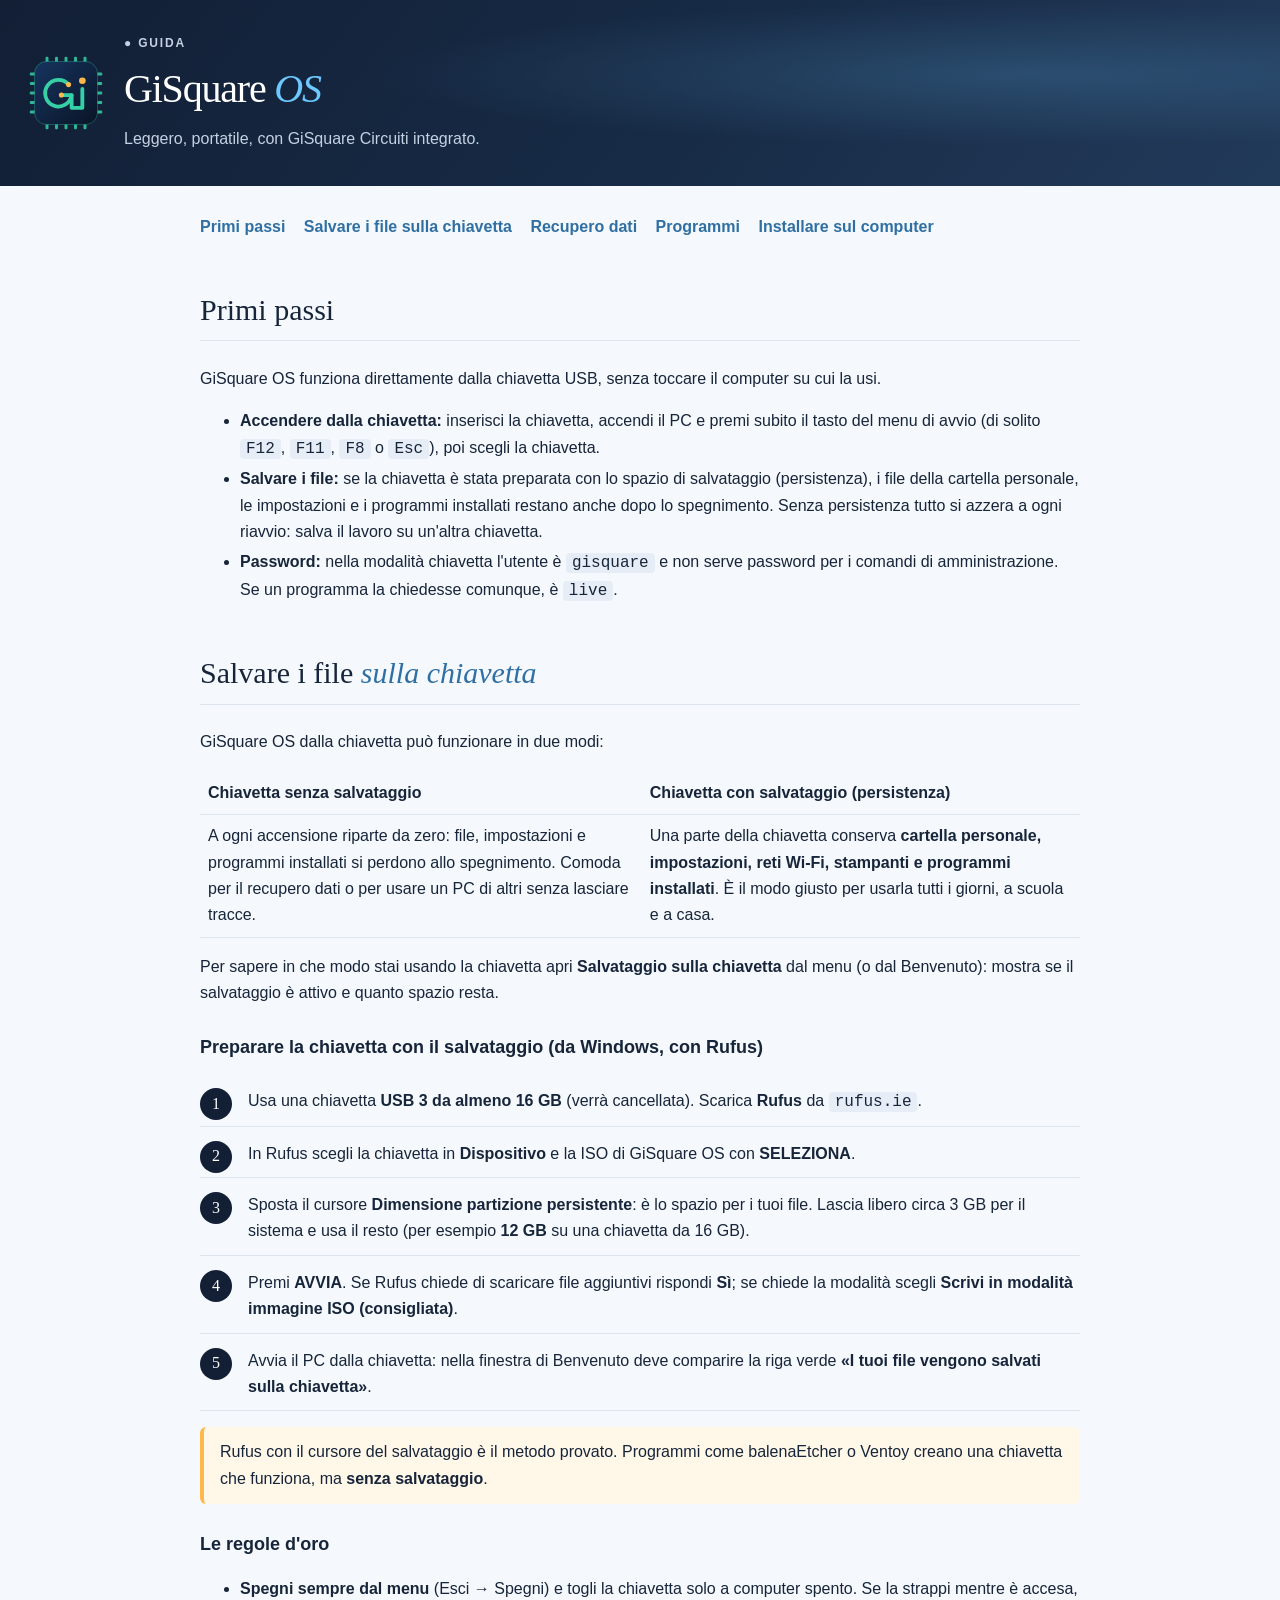
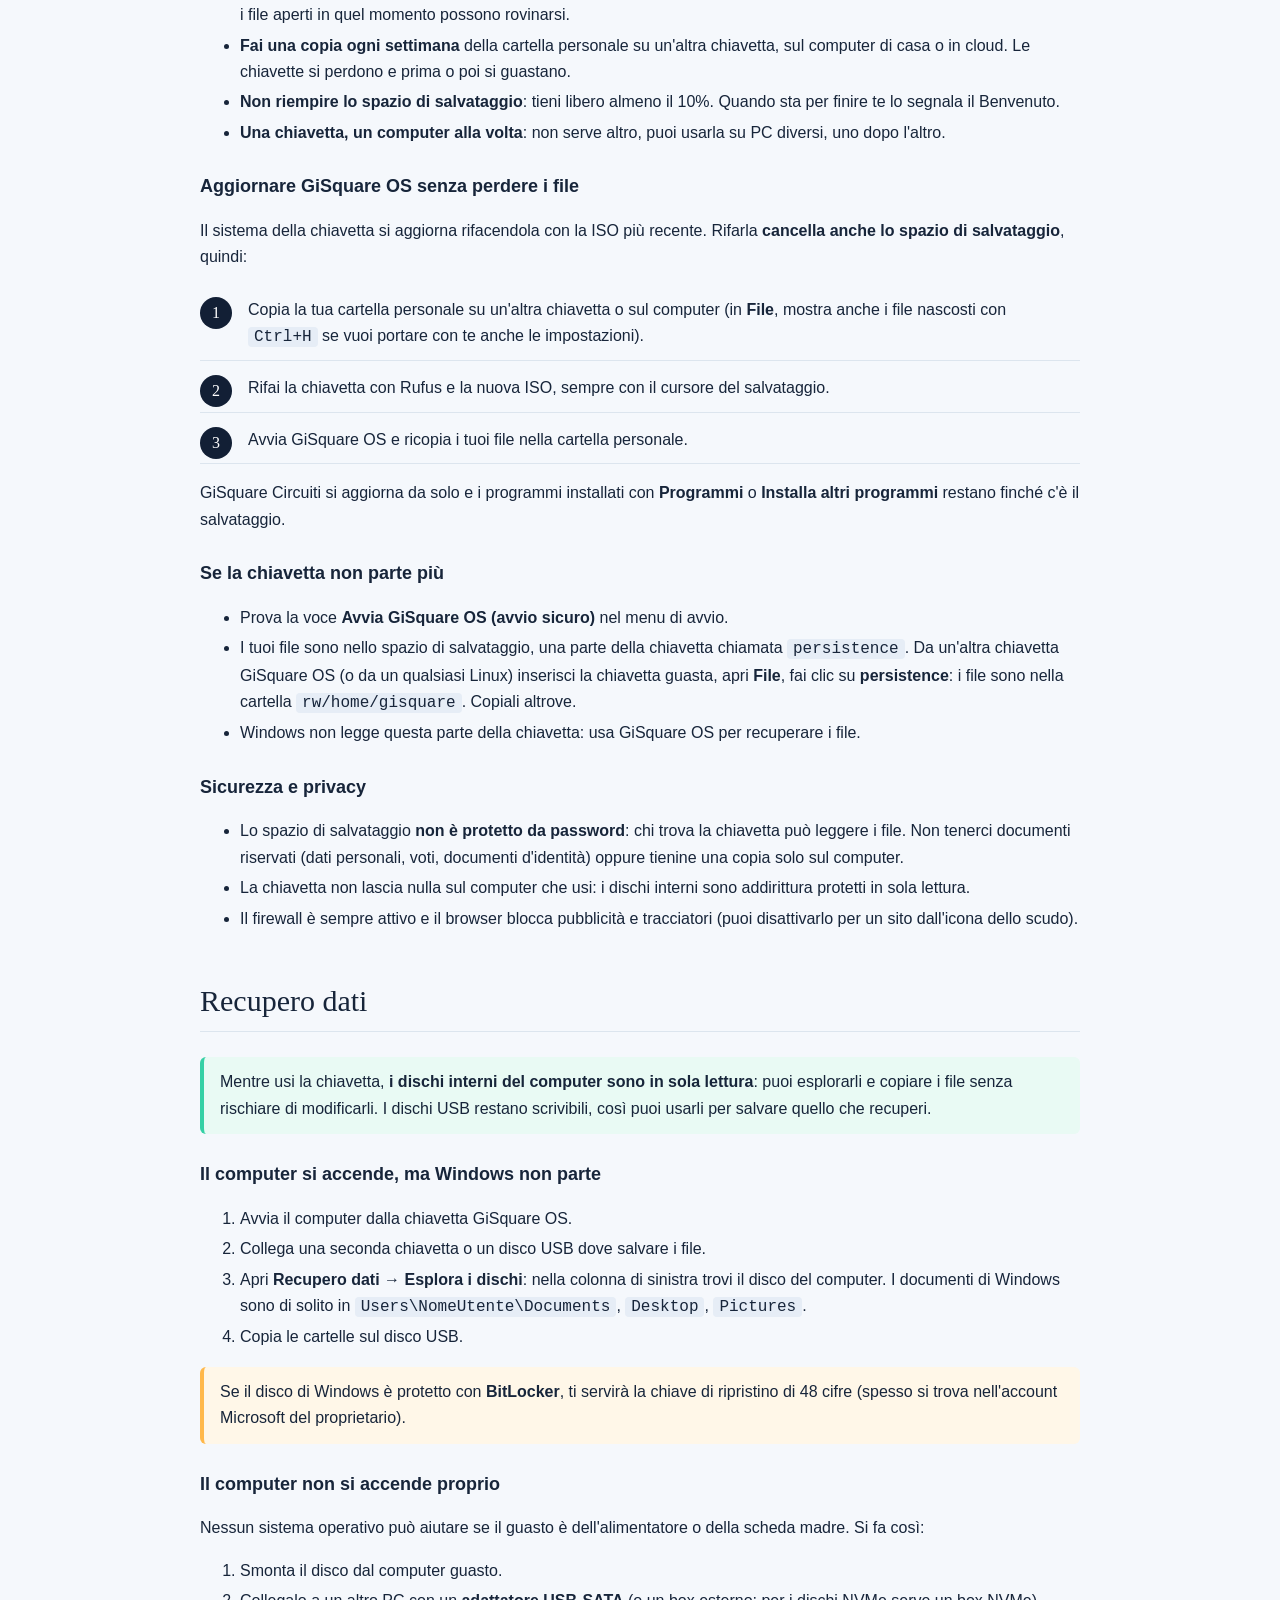
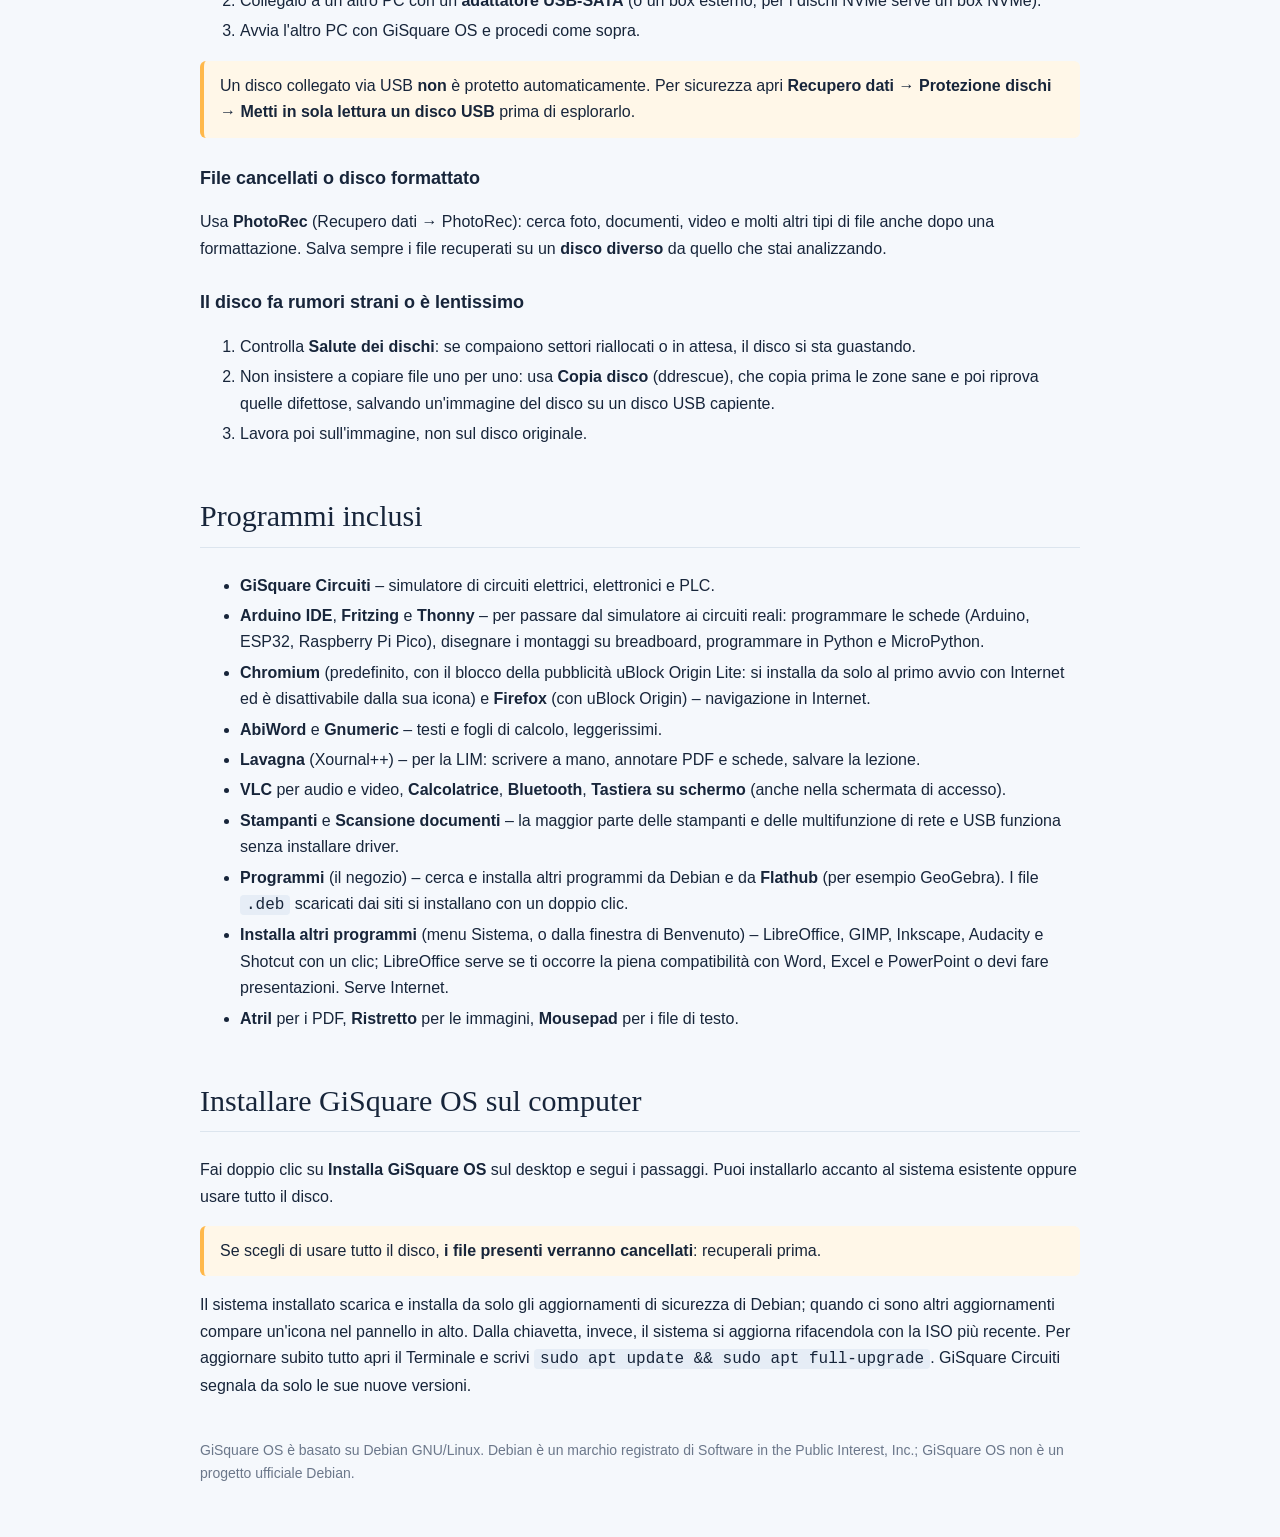
==== config/includes.chroot/usr/share/gisquare-os/guida.html @ df56f478 "GiSquare OS 1.0 Sistema operativo leggero e portatile basato su Debian 13, con GiSquare Circuiti int" ====
<!DOCTYPE html>
<html lang="it">
<head>
<meta charset="utf-8">
<meta name="viewport" content="width=device-width, initial-scale=1">
<title>Guida di GiSquare OS</title>
<style>
  :root { --notte:#121f35; --notte2:#172b46; --notte3:#223a5a; --azzurro:#6dc8ff; --azzurro-chiaro:#b7e7ff;
          --inchiostro:#17253a; --tenue:#64738a; --carta:#f5f8fc; --linea:#dce5ee; --verde:#35d0a5; --ambra:#ffb84a; }
  body { margin:0; font-family:Inter,"Open Sans",sans-serif; color:var(--inchiostro); background:var(--carta); line-height:1.65; font-size:16px; }
  header { background:radial-gradient(ellipse at 80% 40%,rgba(109,200,255,.18),transparent 45%),
                      linear-gradient(128deg,var(--notte) 0%,var(--notte2) 55%,var(--notte3) 100%);
           color:#fff; padding:34px 28px; display:flex; gap:20px; align-items:center; }
  header img { width:76px; height:76px; }
  header .occhiello { color:#c5d1e3; font-size:12px; font-weight:600; letter-spacing:.15em; text-transform:uppercase; }
  header h1 { margin:2px 0 0; font-family:"Noto Serif",Georgia,serif; font-weight:400; font-size:40px; letter-spacing:-.03em; }
  header h1 em { color:var(--azzurro); }
  header p { margin:4px 0 0; color:#c5d1e2; }
  main { max-width:880px; margin:0 auto; padding:8px 26px 48px; }
  h2 { font-family:"Noto Serif",Georgia,serif; font-weight:400; font-size:30px; color:var(--inchiostro);
       border-bottom:1px solid var(--linea); padding-bottom:6px; margin-top:44px; }
  h2 em { color:#2f6fa3; }
  h3 { margin:26px 0 6px; font-size:18px; }
  .nota { background:#fff7e8; border-left:4px solid var(--ambra); padding:12px 16px; border-radius:6px; }
  .ok { background:#e9faf4; border-left:4px solid var(--verde); padding:12px 16px; border-radius:6px; }
  .passi { counter-reset:passo; list-style:none; padding-left:0; }
  .passi li { counter-increment:passo; position:relative; padding:10px 0 10px 48px; border-bottom:1px solid var(--linea); }
  .passi li::before { content:counter(passo); position:absolute; left:0; top:10px; width:32px; height:32px; border-radius:50%;
                      background:var(--notte); color:#fff; font-family:"Noto Serif",serif; display:flex; align-items:center; justify-content:center; }
  code { background:#e6edf6; padding:1px 6px; border-radius:4px; }
  nav { margin-top:12px; } nav a { display:inline-block; margin:8px 14px 0 0; color:#2f6fa3; font-weight:600; text-decoration:none; }
  nav a:hover { text-decoration:underline; }
  table { border-collapse:collapse; width:100%; margin:10px 0; } td, th { border-bottom:1px solid var(--linea); padding:8px; text-align:left; vertical-align:top; }
  li { margin:4px 0; }
</style>
</head>
<body>
<header>
  <img src="logo.svg" alt="">
  <div><div class="occhiello">● Guida</div><h1>GiSquare <em>OS</em></h1><p>Leggero, portatile, con GiSquare Circuiti integrato.</p></div>
</header>
<main>
<nav>
  <a href="#inizio">Primi passi</a>
  <a href="#chiavetta">Salvare i file sulla chiavetta</a>
  <a href="#recupero">Recupero dati</a>
  <a href="#programmi">Programmi</a>
  <a href="#installare">Installare sul computer</a>
</nav>

<h2 id="inizio">Primi passi</h2>
<p>GiSquare OS funziona direttamente dalla chiavetta USB, senza toccare il computer su cui la usi.</p>
<ul>
  <li><b>Accendere dalla chiavetta:</b> inserisci la chiavetta, accendi il PC e premi subito il tasto del menu di avvio
      (di solito <code>F12</code>, <code>F11</code>, <code>F8</code> o <code>Esc</code>), poi scegli la chiavetta.</li>
  <li><b>Salvare i file:</b> se la chiavetta è stata preparata con lo spazio di salvataggio (persistenza), i file
      della cartella personale, le impostazioni e i programmi installati restano anche dopo lo spegnimento.
      Senza persistenza tutto si azzera a ogni riavvio: salva il lavoro su un'altra chiavetta.</li>
  <li><b>Password:</b> nella modalità chiavetta l'utente è <code>gisquare</code> e non serve password per i comandi di amministrazione.
      Se un programma la chiedesse comunque, è <code>live</code>.</li>
</ul>

<h2 id="chiavetta">Salvare i file <em>sulla chiavetta</em></h2>
<p>GiSquare OS dalla chiavetta può funzionare in due modi:</p>
<table>
  <tr><th>Chiavetta senza salvataggio</th><th>Chiavetta con salvataggio (persistenza)</th></tr>
  <tr><td>A ogni accensione riparte da zero: file, impostazioni e programmi installati si perdono allo spegnimento.
          Comoda per il recupero dati o per usare un PC di altri senza lasciare tracce.</td>
      <td>Una parte della chiavetta conserva <b>cartella personale, impostazioni, reti Wi-Fi, stampanti e programmi installati</b>.
          È il modo giusto per usarla tutti i giorni, a scuola e a casa.</td></tr>
</table>
<p>Per sapere in che modo stai usando la chiavetta apri <b>Salvataggio sulla chiavetta</b> dal menu (o dal Benvenuto):
mostra se il salvataggio è attivo e quanto spazio resta.</p>

<h3>Preparare la chiavetta con il salvataggio (da Windows, con Rufus)</h3>
<ol class="passi">
  <li>Usa una chiavetta <b>USB 3 da almeno 16 GB</b> (verrà cancellata). Scarica <b>Rufus</b> da <code>rufus.ie</code>.</li>
  <li>In Rufus scegli la chiavetta in <b>Dispositivo</b> e la ISO di GiSquare OS con <b>SELEZIONA</b>.</li>
  <li>Sposta il cursore <b>Dimensione partizione persistente</b>: è lo spazio per i tuoi file. Lascia libero circa
      3 GB per il sistema e usa il resto (per esempio <b>12 GB</b> su una chiavetta da 16 GB).</li>
  <li>Premi <b>AVVIA</b>. Se Rufus chiede di scaricare file aggiuntivi rispondi <b>Sì</b>; se chiede la modalità scegli
      <b>Scrivi in modalità immagine ISO (consigliata)</b>.</li>
  <li>Avvia il PC dalla chiavetta: nella finestra di Benvenuto deve comparire la riga verde
      <b>«I tuoi file vengono salvati sulla chiavetta»</b>.</li>
</ol>
<p class="nota">Rufus con il cursore del salvataggio è il metodo provato. Programmi come balenaEtcher o Ventoy creano
una chiavetta che funziona, ma <b>senza salvataggio</b>.</p>

<h3>Le regole d'oro</h3>
<ul>
  <li><b>Spegni sempre dal menu</b> (Esci → Spegni) e togli la chiavetta solo a computer spento. Se la strappi mentre è accesa,
      i file aperti in quel momento possono rovinarsi.</li>
  <li><b>Fai una copia ogni settimana</b> della cartella personale su un'altra chiavetta, sul computer di casa o in cloud.
      Le chiavette si perdono e prima o poi si guastano.</li>
  <li><b>Non riempire lo spazio di salvataggio</b>: tieni libero almeno il 10%. Quando sta per finire te lo segnala il Benvenuto.</li>
  <li><b>Una chiavetta, un computer alla volta</b>: non serve altro, puoi usarla su PC diversi, uno dopo l'altro.</li>
</ul>

<h3 id="aggiornare">Aggiornare GiSquare OS senza perdere i file</h3>
<p>Il sistema della chiavetta si aggiorna rifacendola con la ISO più recente. Rifarla <b>cancella anche lo spazio di salvataggio</b>, quindi:</p>
<ol class="passi">
  <li>Copia la tua cartella personale su un'altra chiavetta o sul computer (in <b>File</b>, mostra anche i file nascosti
      con <code>Ctrl+H</code> se vuoi portare con te anche le impostazioni).</li>
  <li>Rifai la chiavetta con Rufus e la nuova ISO, sempre con il cursore del salvataggio.</li>
  <li>Avvia GiSquare OS e ricopia i tuoi file nella cartella personale.</li>
</ol>
<p>GiSquare Circuiti si aggiorna da solo e i programmi installati con <b>Programmi</b> o <b>Installa altri programmi</b>
restano finché c'è il salvataggio.</p>

<h3>Se la chiavetta non parte più</h3>
<ul>
  <li>Prova la voce <b>Avvia GiSquare OS (avvio sicuro)</b> nel menu di avvio.</li>
  <li>I tuoi file sono nello spazio di salvataggio, una parte della chiavetta chiamata <code>persistence</code>.
      Da un'altra chiavetta GiSquare OS (o da un qualsiasi Linux) inserisci la chiavetta guasta, apri <b>File</b>,
      fai clic su <b>persistence</b>: i file sono nella cartella <code>rw/home/gisquare</code>. Copiali altrove.</li>
  <li>Windows non legge questa parte della chiavetta: usa GiSquare OS per recuperare i file.</li>
</ul>

<h3>Sicurezza e privacy</h3>
<ul>
  <li>Lo spazio di salvataggio <b>non è protetto da password</b>: chi trova la chiavetta può leggere i file. Non tenerci
      documenti riservati (dati personali, voti, documenti d'identità) oppure tienine una copia solo sul computer.</li>
  <li>La chiavetta non lascia nulla sul computer che usi: i dischi interni sono addirittura protetti in sola lettura.</li>
  <li>Il firewall è sempre attivo e il browser blocca pubblicità e tracciatori (puoi disattivarlo per un sito dall'icona dello scudo).</li>
</ul>

<h2 id="recupero">Recupero dati</h2>
<div class="ok">Mentre usi la chiavetta, <b>i dischi interni del computer sono in sola lettura</b>: puoi esplorarli e copiare i file
senza rischiare di modificarli. I dischi USB restano scrivibili, così puoi usarli per salvare quello che recuperi.</div>

<h3>Il computer si accende, ma Windows non parte</h3>
<ol>
  <li>Avvia il computer dalla chiavetta GiSquare OS.</li>
  <li>Collega una seconda chiavetta o un disco USB dove salvare i file.</li>
  <li>Apri <b>Recupero dati → Esplora i dischi</b>: nella colonna di sinistra trovi il disco del computer.
      I documenti di Windows sono di solito in <code>Users\NomeUtente\Documents</code>, <code>Desktop</code>, <code>Pictures</code>.</li>
  <li>Copia le cartelle sul disco USB.</li>
</ol>
<p class="nota">Se il disco di Windows è protetto con <b>BitLocker</b>, ti servirà la chiave di ripristino di 48 cifre
(spesso si trova nell'account Microsoft del proprietario).</p>

<h3>Il computer non si accende proprio</h3>
<p>Nessun sistema operativo può aiutare se il guasto è dell'alimentatore o della scheda madre. Si fa così:</p>
<ol>
  <li>Smonta il disco dal computer guasto.</li>
  <li>Collegalo a un altro PC con un <b>adattatore USB-SATA</b> (o un box esterno; per i dischi NVMe serve un box NVMe).</li>
  <li>Avvia l'altro PC con GiSquare OS e procedi come sopra.</li>
</ol>
<p class="nota">Un disco collegato via USB <b>non</b> è protetto automaticamente. Per sicurezza apri
<b>Recupero dati → Protezione dischi → Metti in sola lettura un disco USB</b> prima di esplorarlo.</p>

<h3>File cancellati o disco formattato</h3>
<p>Usa <b>PhotoRec</b> (Recupero dati → PhotoRec): cerca foto, documenti, video e molti altri tipi di file anche
dopo una formattazione. Salva sempre i file recuperati su un <b>disco diverso</b> da quello che stai analizzando.</p>

<h3>Il disco fa rumori strani o è lentissimo</h3>
<ol>
  <li>Controlla <b>Salute dei dischi</b>: se compaiono settori riallocati o in attesa, il disco si sta guastando.</li>
  <li>Non insistere a copiare file uno per uno: usa <b>Copia disco</b> (ddrescue), che copia prima le zone sane
      e poi riprova quelle difettose, salvando un'immagine del disco su un disco USB capiente.</li>
  <li>Lavora poi sull'immagine, non sul disco originale.</li>
</ol>

<h2 id="programmi">Programmi inclusi</h2>
<ul>
  <li><b>GiSquare Circuiti</b> – simulatore di circuiti elettrici, elettronici e PLC.</li>
  <li><b>Arduino IDE</b>, <b>Fritzing</b> e <b>Thonny</b> – per passare dal simulatore ai circuiti reali: programmare le schede (Arduino, ESP32, Raspberry Pi Pico), disegnare i montaggi su breadboard, programmare in Python e MicroPython.</li>
  <li><b>Chromium</b> (predefinito, con il blocco della pubblicità uBlock Origin Lite: si installa da solo al primo avvio con Internet ed è disattivabile dalla sua icona) e <b>Firefox</b> (con uBlock Origin) – navigazione in Internet.</li>
  <li><b>AbiWord</b> e <b>Gnumeric</b> – testi e fogli di calcolo, leggerissimi.</li>
  <li><b>Lavagna</b> (Xournal++) – per la LIM: scrivere a mano, annotare PDF e schede, salvare la lezione.</li>
  <li><b>VLC</b> per audio e video, <b>Calcolatrice</b>, <b>Bluetooth</b>, <b>Tastiera su schermo</b> (anche nella schermata di accesso).</li>
  <li><b>Stampanti</b> e <b>Scansione documenti</b> – la maggior parte delle stampanti e delle multifunzione di rete e USB funziona senza installare driver.</li>
  <li><b>Programmi</b> (il negozio) – cerca e installa altri programmi da Debian e da <b>Flathub</b> (per esempio GeoGebra). I file <code>.deb</code> scaricati dai siti si installano con un doppio clic.</li>
  <li><b>Installa altri programmi</b> (menu Sistema, o dalla finestra di Benvenuto) – LibreOffice, GIMP, Inkscape, Audacity e Shotcut con un clic; LibreOffice serve se ti occorre la piena compatibilità con Word, Excel e PowerPoint
      o devi fare presentazioni. Serve Internet.</li>
  <li><b>Atril</b> per i PDF, <b>Ristretto</b> per le immagini, <b>Mousepad</b> per i file di testo.</li>
</ul>

<h2 id="installare">Installare GiSquare OS sul computer</h2>
<p>Fai doppio clic su <b>Installa GiSquare OS</b> sul desktop e segui i passaggi.
Puoi installarlo accanto al sistema esistente oppure usare tutto il disco.</p>
<p class="nota">Se scegli di usare tutto il disco, <b>i file presenti verranno cancellati</b>: recuperali prima.</p>
<p>Il sistema installato scarica e installa da solo gli aggiornamenti di sicurezza di Debian; quando ci sono altri aggiornamenti compare un'icona nel pannello in alto. Dalla chiavetta, invece, il sistema si aggiorna rifacendola con la ISO più recente. Per aggiornare subito tutto apri il Terminale e scrivi <code>sudo apt update &amp;&amp; sudo apt full-upgrade</code>. GiSquare Circuiti segnala da solo le sue nuove versioni.</p>

<p style="margin-top:40px;color:#6b778a;font-size:14px">GiSquare OS è basato su Debian GNU/Linux. Debian è un marchio registrato
di Software in the Public Interest, Inc.; GiSquare OS non è un progetto ufficiale Debian.</p>
</main>
</body>
</html>
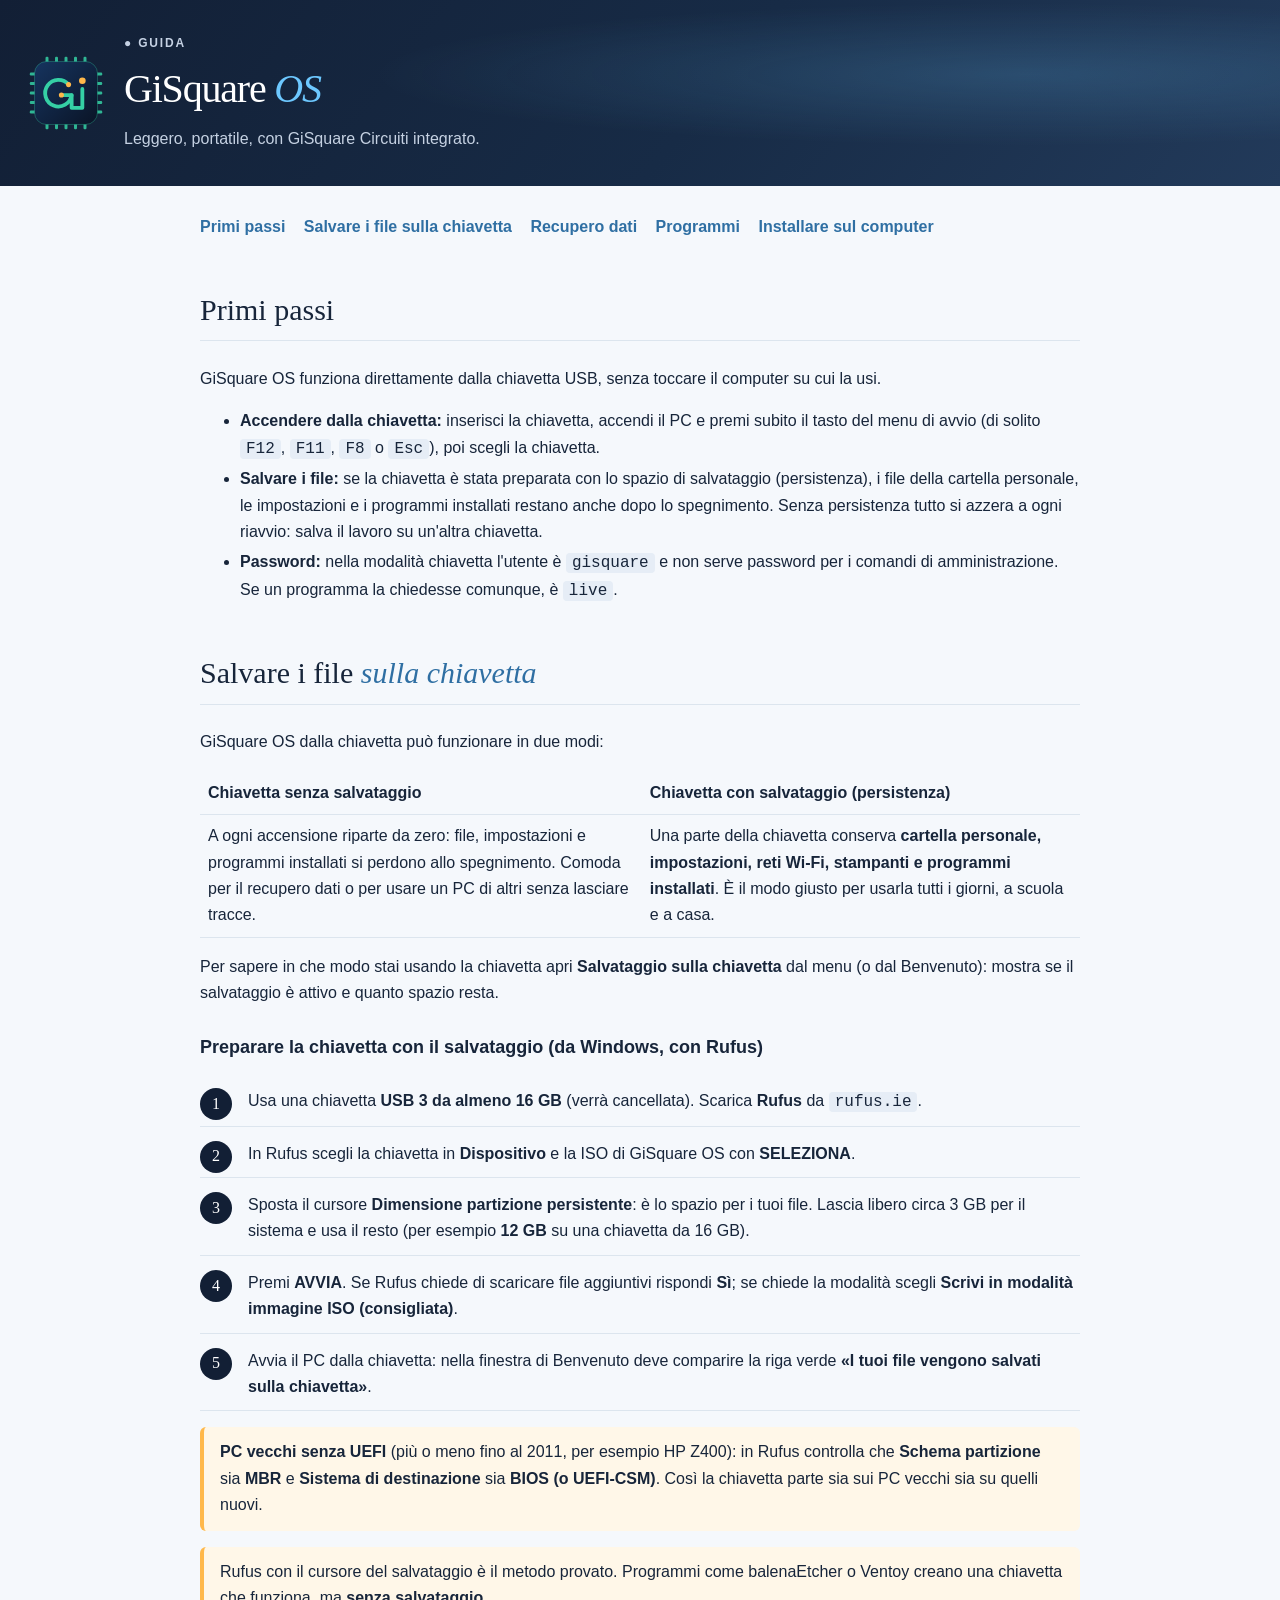
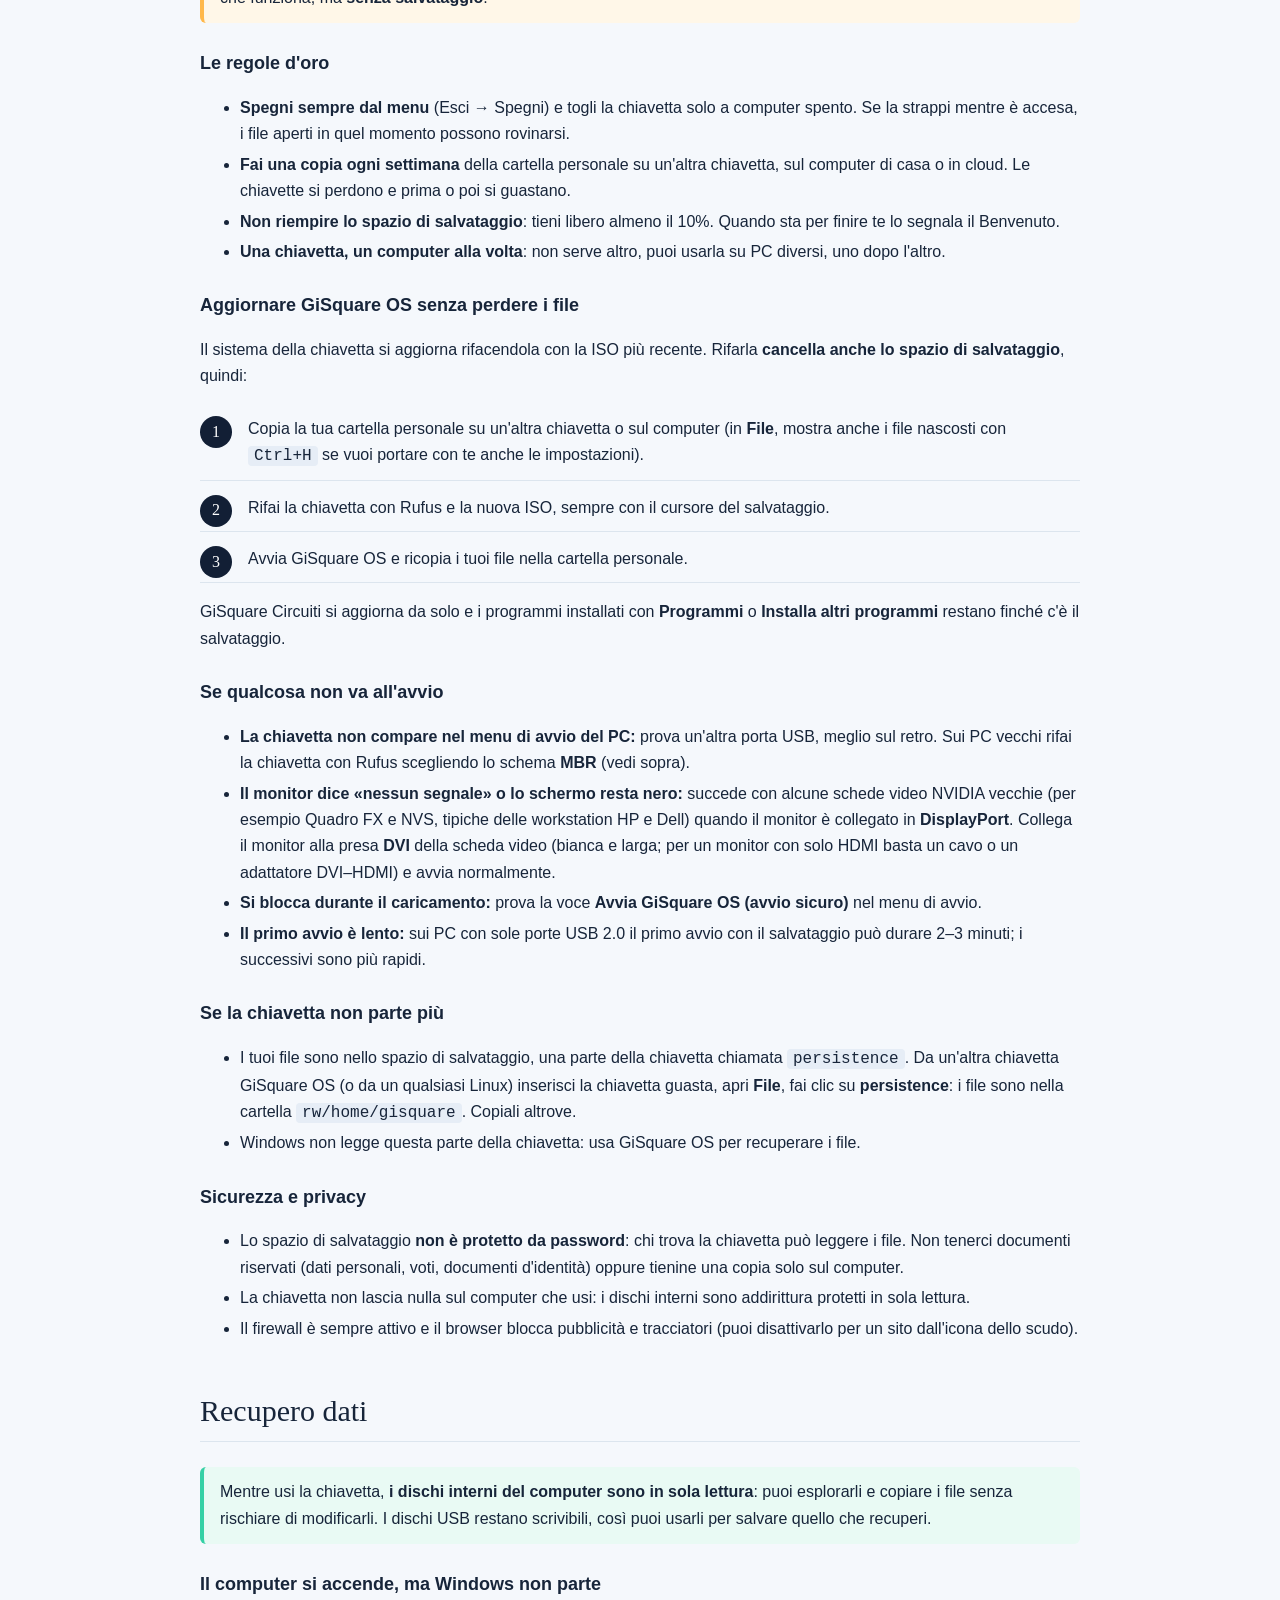
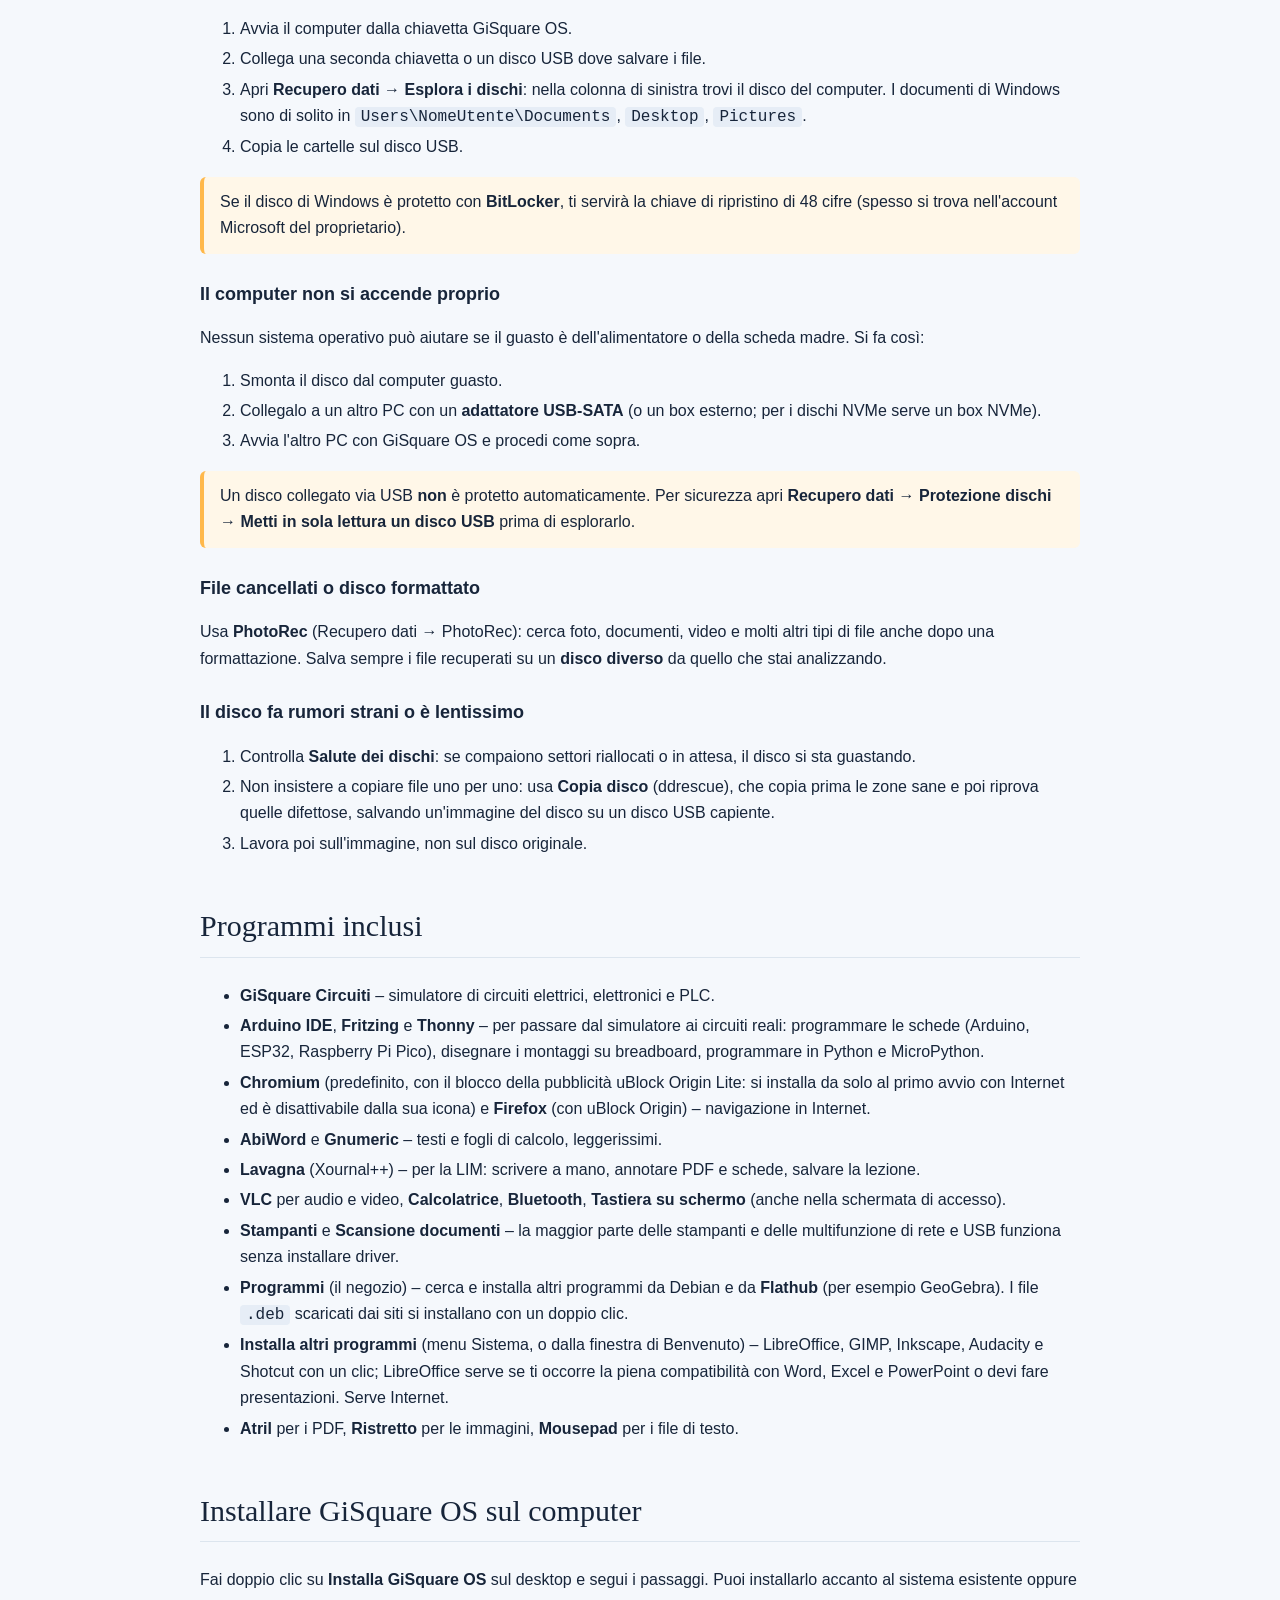
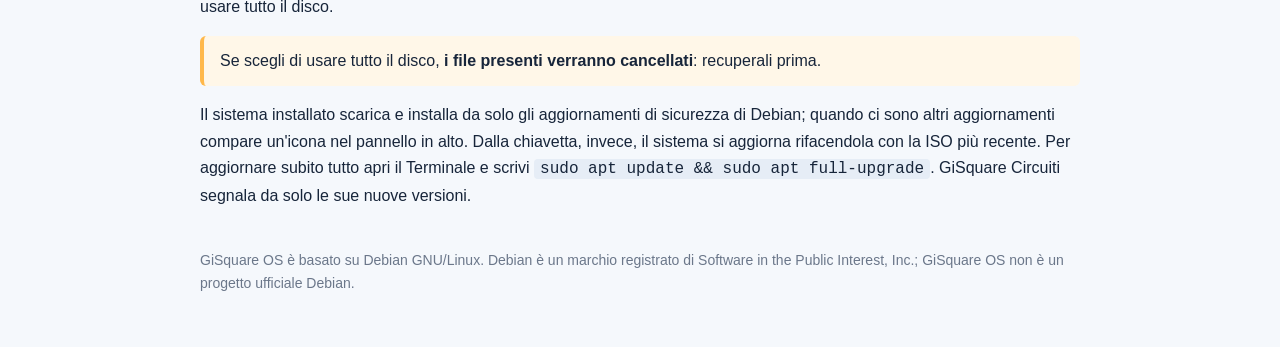
==== commit f11692f4: "Correzioni dalle prove su HP Z400: primo avvio più veloce, guida per NVIDIA e PC vecchi - dalla chia" ====
--- a/config/includes.chroot/usr/share/gisquare-os/guida.html
+++ b/config/includes.chroot/usr/share/gisquare-os/guida.html
@@ -83,6 +83,9 @@
   <li>Avvia il PC dalla chiavetta: nella finestra di Benvenuto deve comparire la riga verde
       <b>«I tuoi file vengono salvati sulla chiavetta»</b>.</li>
 </ol>
+<p class="nota"><b>PC vecchi senza UEFI</b> (più o meno fino al 2011, per esempio HP Z400): in Rufus controlla che
+<b>Schema partizione</b> sia <b>MBR</b> e <b>Sistema di destinazione</b> sia <b>BIOS (o UEFI-CSM)</b>. Così la chiavetta
+parte sia sui PC vecchi sia su quelli nuovi.</p>
 <p class="nota">Rufus con il cursore del salvataggio è il metodo provato. Programmi come balenaEtcher o Ventoy creano
 una chiavetta che funziona, ma <b>senza salvataggio</b>.</p>
 
@@ -107,9 +110,21 @@
 <p>GiSquare Circuiti si aggiorna da solo e i programmi installati con <b>Programmi</b> o <b>Installa altri programmi</b>
 restano finché c'è il salvataggio.</p>
 
+<h3 id="problemi">Se qualcosa non va all'avvio</h3>
+<ul>
+  <li><b>La chiavetta non compare nel menu di avvio del PC:</b> prova un'altra porta USB, meglio sul retro. Sui PC vecchi
+      rifai la chiavetta con Rufus scegliendo lo schema <b>MBR</b> (vedi sopra).</li>
+  <li><b>Il monitor dice «nessun segnale» o lo schermo resta nero:</b> succede con alcune schede video NVIDIA vecchie
+      (per esempio Quadro FX e NVS, tipiche delle workstation HP e Dell) quando il monitor è collegato in
+      <b>DisplayPort</b>. Collega il monitor alla presa <b>DVI</b> della scheda video (bianca e larga; per un monitor con
+      solo HDMI basta un cavo o un adattatore DVI–HDMI) e avvia normalmente.</li>
+  <li><b>Si blocca durante il caricamento:</b> prova la voce <b>Avvia GiSquare OS (avvio sicuro)</b> nel menu di avvio.</li>
+  <li><b>Il primo avvio è lento:</b> sui PC con sole porte USB 2.0 il primo avvio con il salvataggio può durare 2–3 minuti;
+      i successivi sono più rapidi.</li>
+</ul>
+
 <h3>Se la chiavetta non parte più</h3>
 <ul>
-  <li>Prova la voce <b>Avvia GiSquare OS (avvio sicuro)</b> nel menu di avvio.</li>
   <li>I tuoi file sono nello spazio di salvataggio, una parte della chiavetta chiamata <code>persistence</code>.
       Da un'altra chiavetta GiSquare OS (o da un qualsiasi Linux) inserisci la chiavetta guasta, apri <b>File</b>,
       fai clic su <b>persistence</b>: i file sono nella cartella <code>rw/home/gisquare</code>. Copiali altrove.</li>
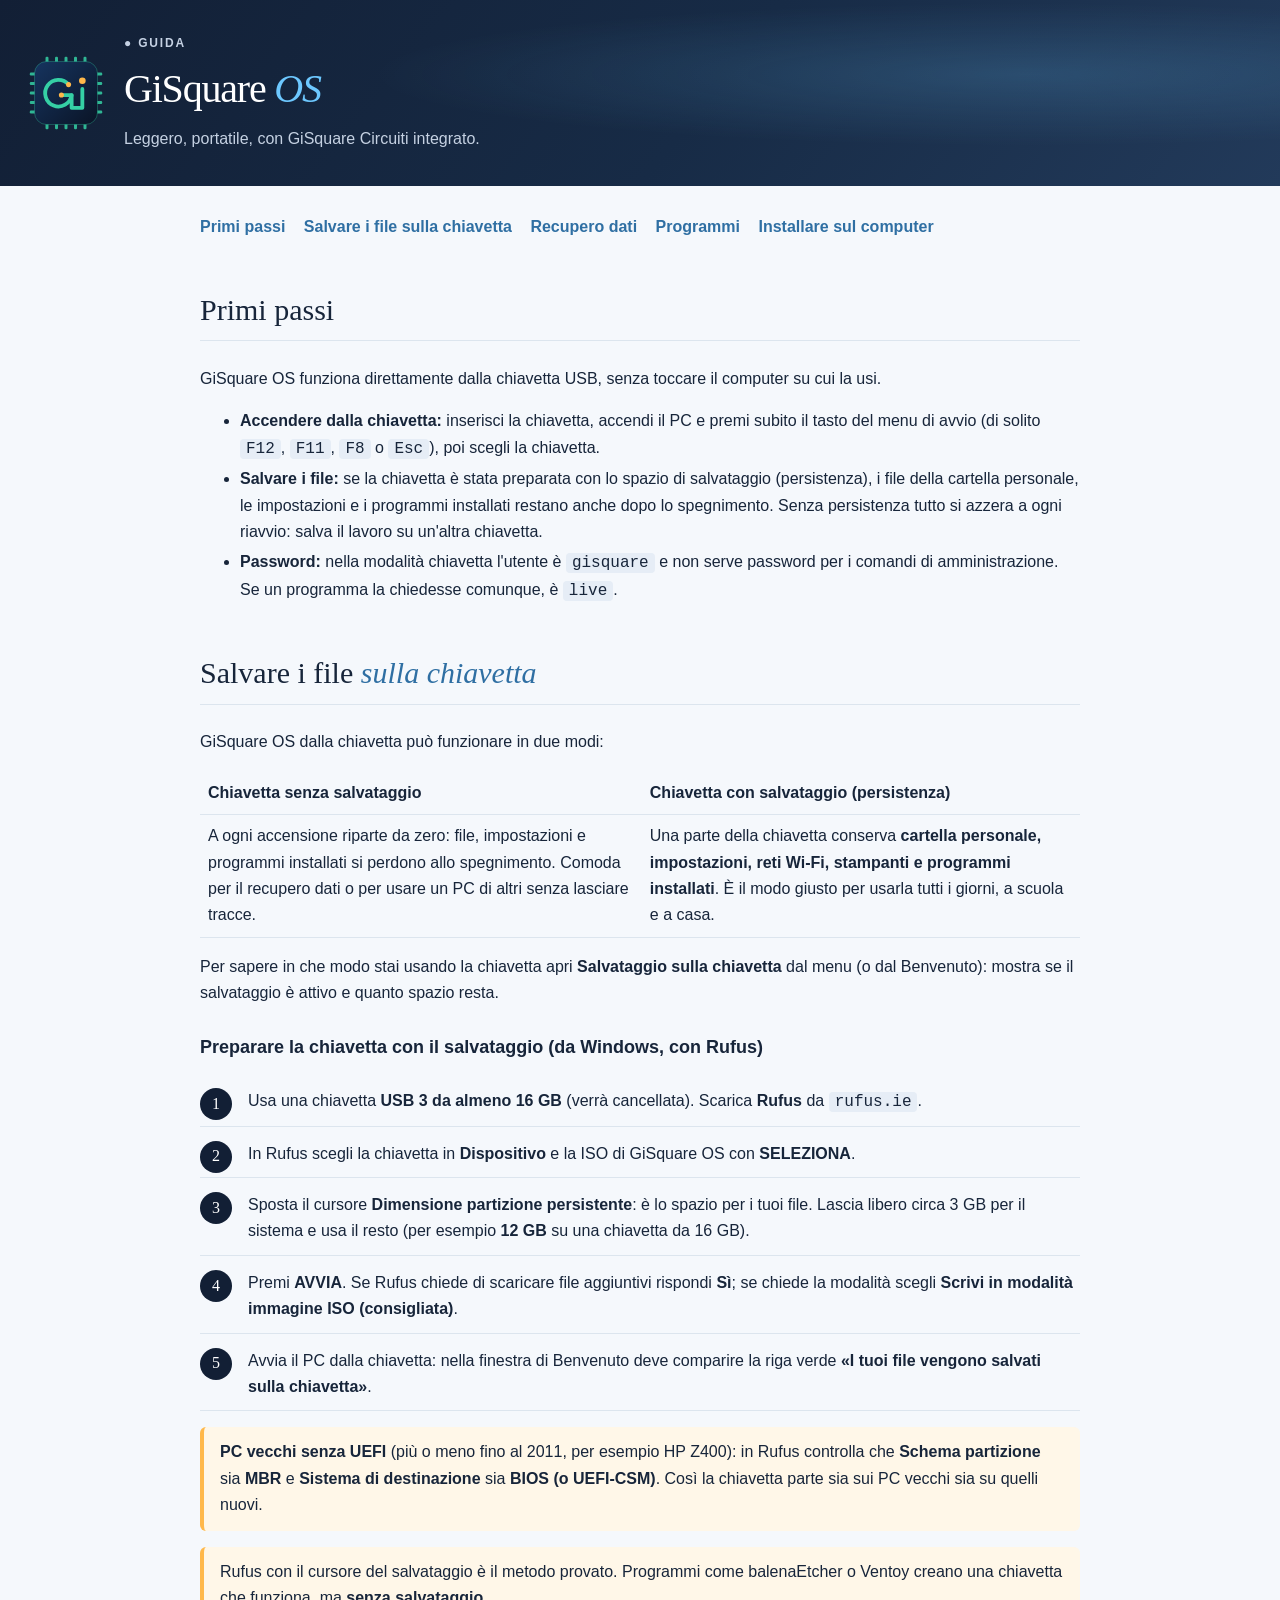
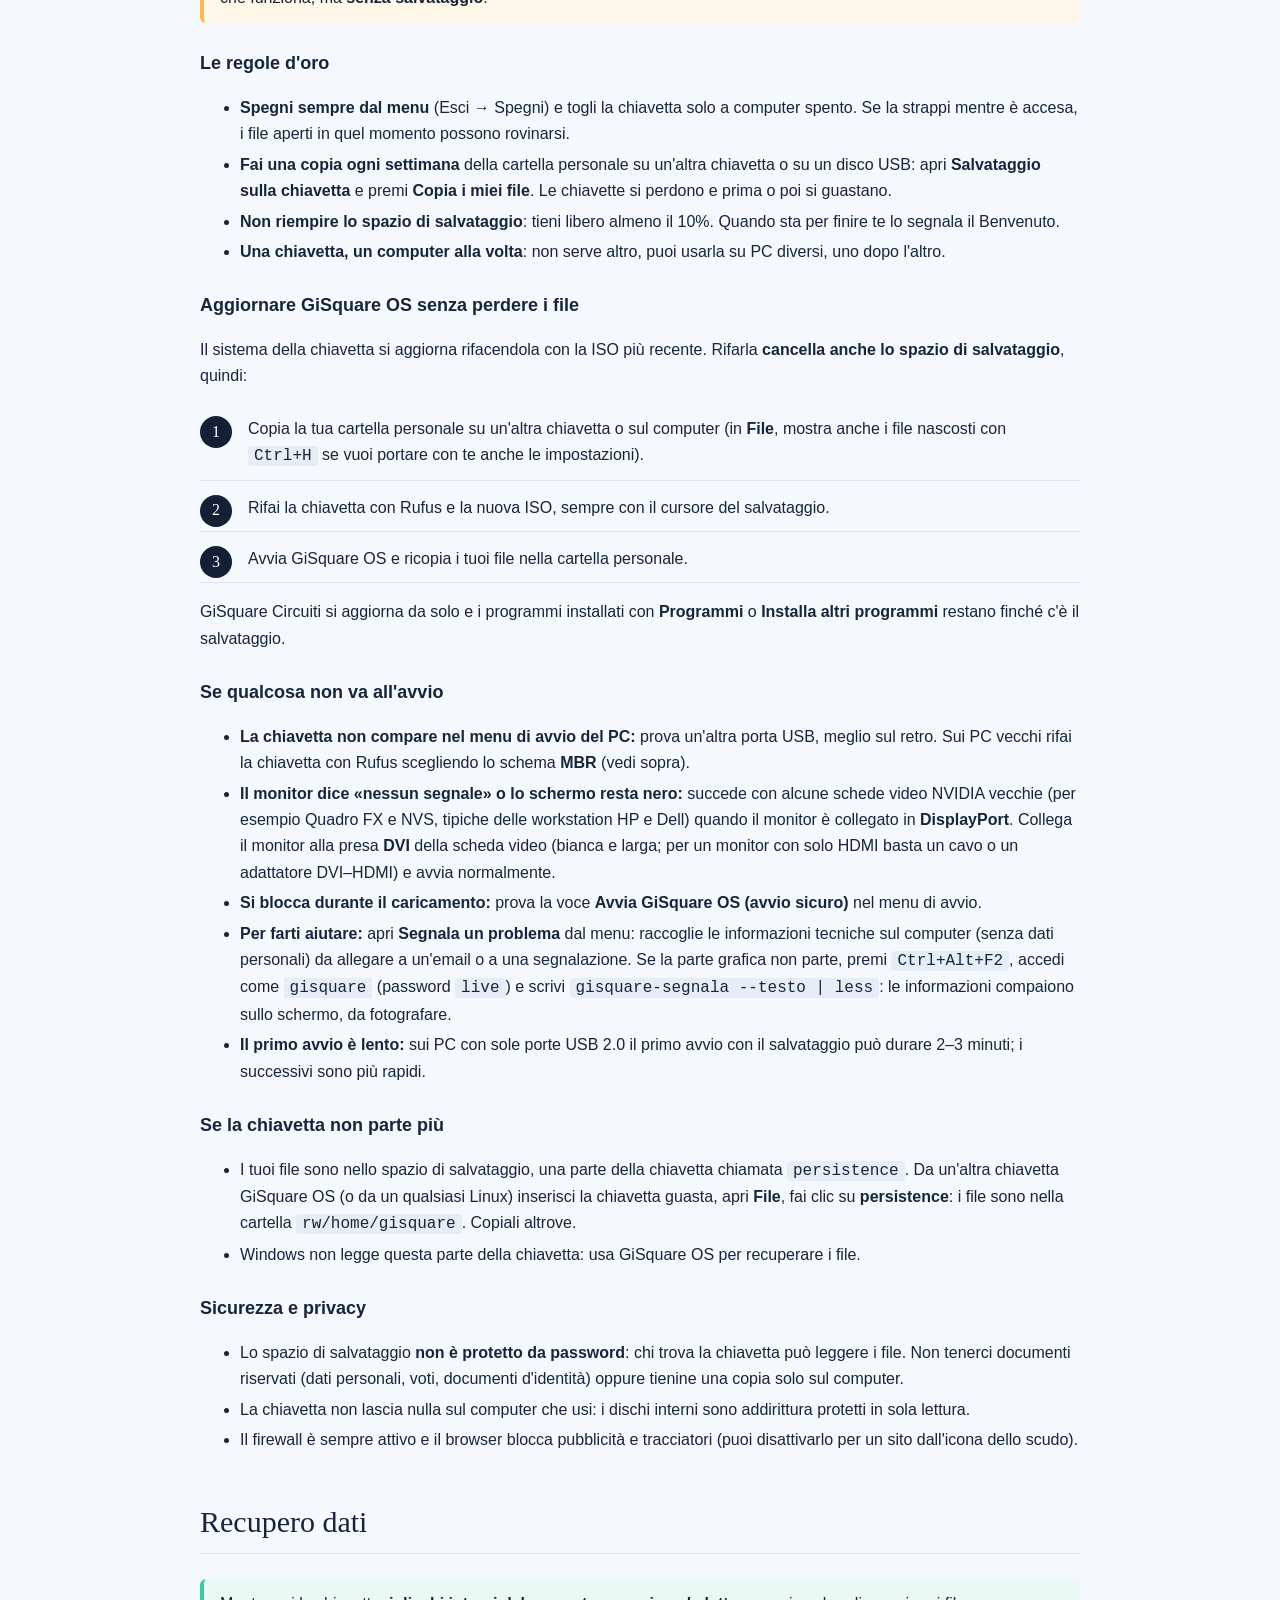
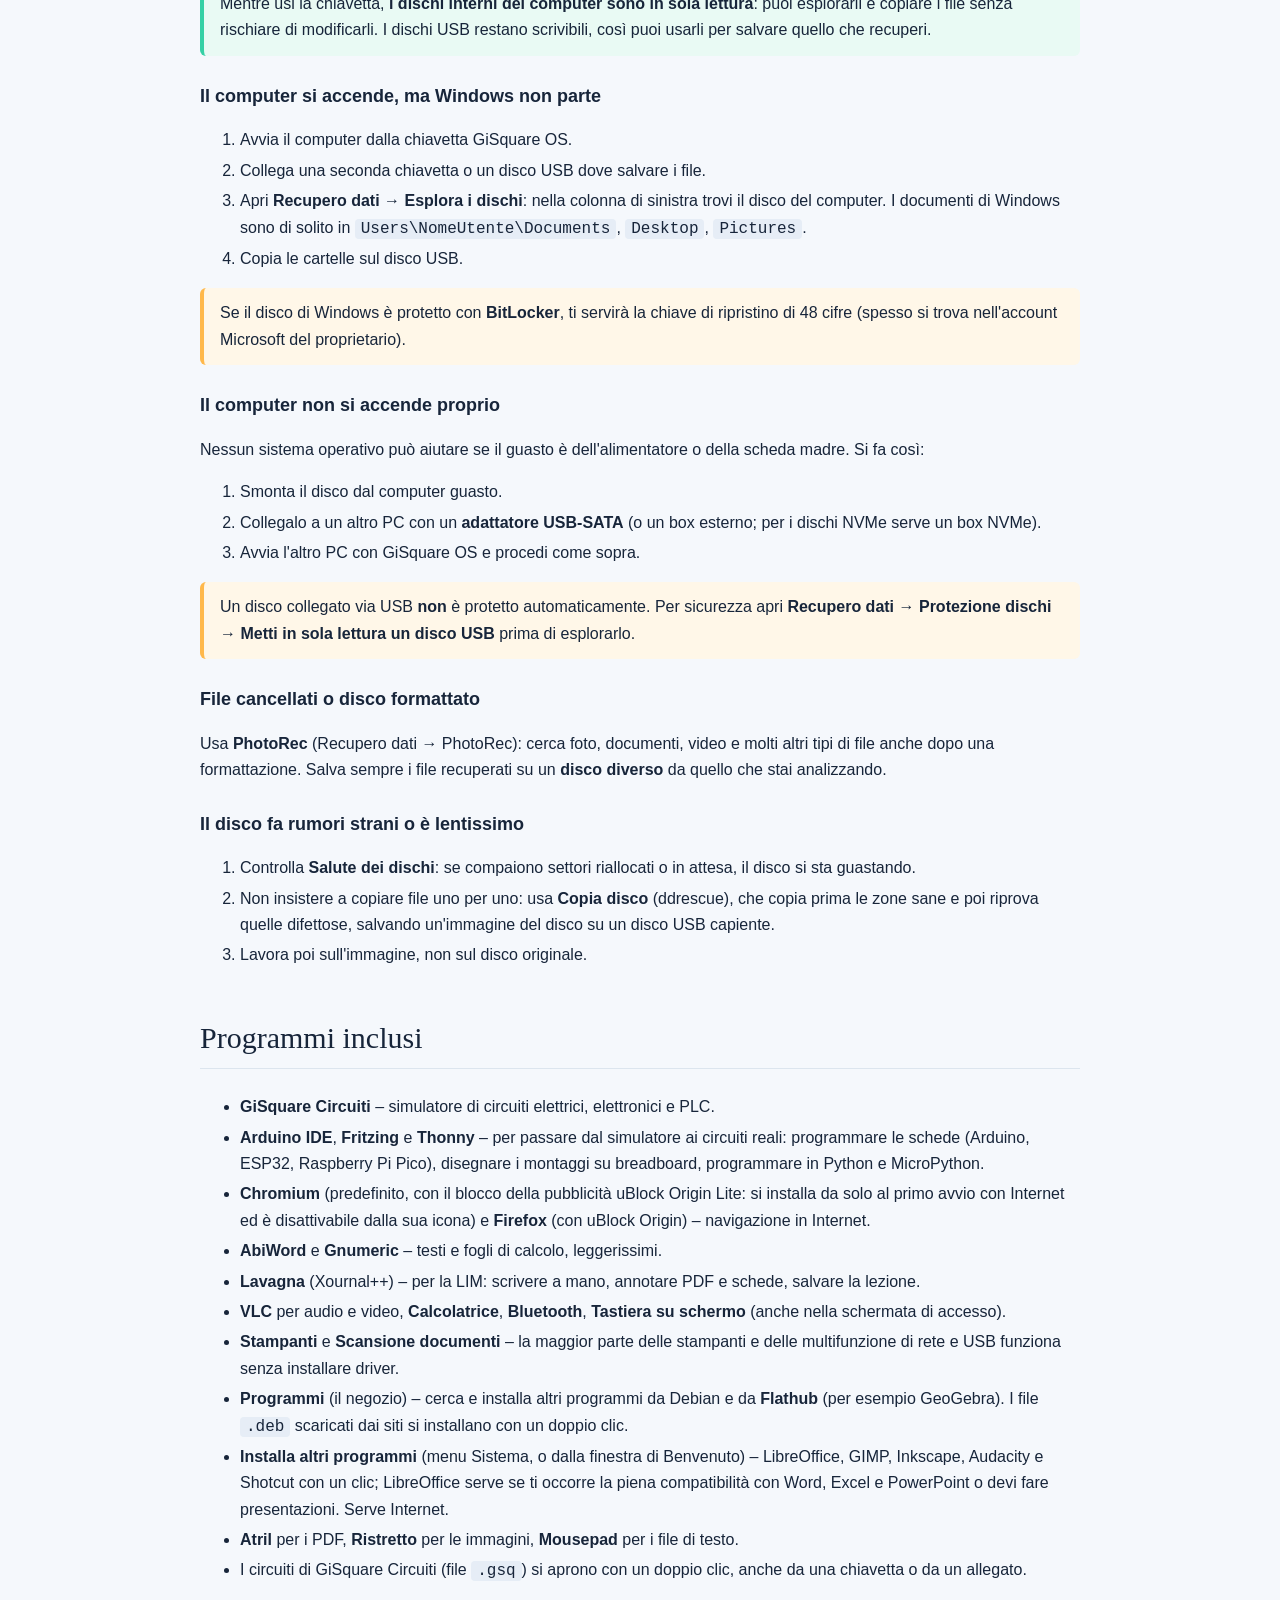
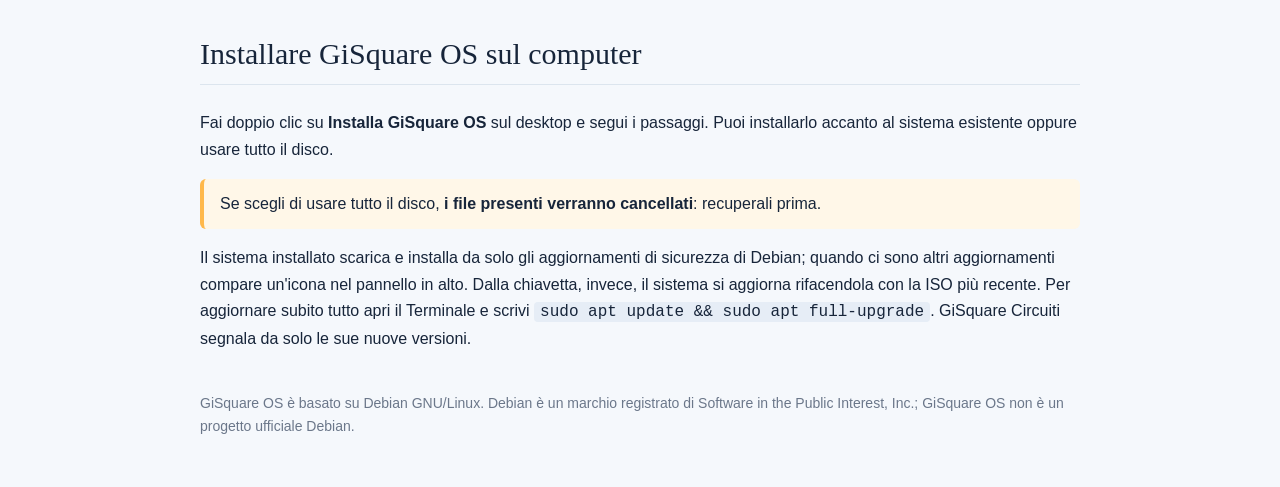
==== commit 8fd81e9f: "Segnala un problema, file .gsq con doppio clic, Copia i miei file - Segnala un problema: raccoglie l" ====
--- a/config/includes.chroot/usr/share/gisquare-os/guida.html
+++ b/config/includes.chroot/usr/share/gisquare-os/guida.html
@@ -93,8 +93,8 @@
 <ul>
   <li><b>Spegni sempre dal menu</b> (Esci → Spegni) e togli la chiavetta solo a computer spento. Se la strappi mentre è accesa,
       i file aperti in quel momento possono rovinarsi.</li>
-  <li><b>Fai una copia ogni settimana</b> della cartella personale su un'altra chiavetta, sul computer di casa o in cloud.
-      Le chiavette si perdono e prima o poi si guastano.</li>
+  <li><b>Fai una copia ogni settimana</b> della cartella personale su un'altra chiavetta o su un disco USB: apri
+      <b>Salvataggio sulla chiavetta</b> e premi <b>Copia i miei file</b>. Le chiavette si perdono e prima o poi si guastano.</li>
   <li><b>Non riempire lo spazio di salvataggio</b>: tieni libero almeno il 10%. Quando sta per finire te lo segnala il Benvenuto.</li>
   <li><b>Una chiavetta, un computer alla volta</b>: non serve altro, puoi usarla su PC diversi, uno dopo l'altro.</li>
 </ul>
@@ -119,6 +119,10 @@
       <b>DisplayPort</b>. Collega il monitor alla presa <b>DVI</b> della scheda video (bianca e larga; per un monitor con
       solo HDMI basta un cavo o un adattatore DVI–HDMI) e avvia normalmente.</li>
   <li><b>Si blocca durante il caricamento:</b> prova la voce <b>Avvia GiSquare OS (avvio sicuro)</b> nel menu di avvio.</li>
+  <li><b>Per farti aiutare:</b> apri <b>Segnala un problema</b> dal menu: raccoglie le informazioni tecniche sul computer
+      (senza dati personali) da allegare a un'email o a una segnalazione. Se la parte grafica non parte, premi
+      <code>Ctrl+Alt+F2</code>, accedi come <code>gisquare</code> (password <code>live</code>) e scrivi
+      <code>gisquare-segnala --testo | less</code>: le informazioni compaiono sullo schermo, da fotografare.</li>
   <li><b>Il primo avvio è lento:</b> sui PC con sole porte USB 2.0 il primo avvio con il salvataggio può durare 2–3 minuti;
       i successivi sono più rapidi.</li>
 </ul>
@@ -189,6 +193,7 @@
   <li><b>Installa altri programmi</b> (menu Sistema, o dalla finestra di Benvenuto) – LibreOffice, GIMP, Inkscape, Audacity e Shotcut con un clic; LibreOffice serve se ti occorre la piena compatibilità con Word, Excel e PowerPoint
       o devi fare presentazioni. Serve Internet.</li>
   <li><b>Atril</b> per i PDF, <b>Ristretto</b> per le immagini, <b>Mousepad</b> per i file di testo.</li>
+  <li>I circuiti di GiSquare Circuiti (file <code>.gsq</code>) si aprono con un doppio clic, anche da una chiavetta o da un allegato.</li>
 </ul>
 
 <h2 id="installare">Installare GiSquare OS sul computer</h2>
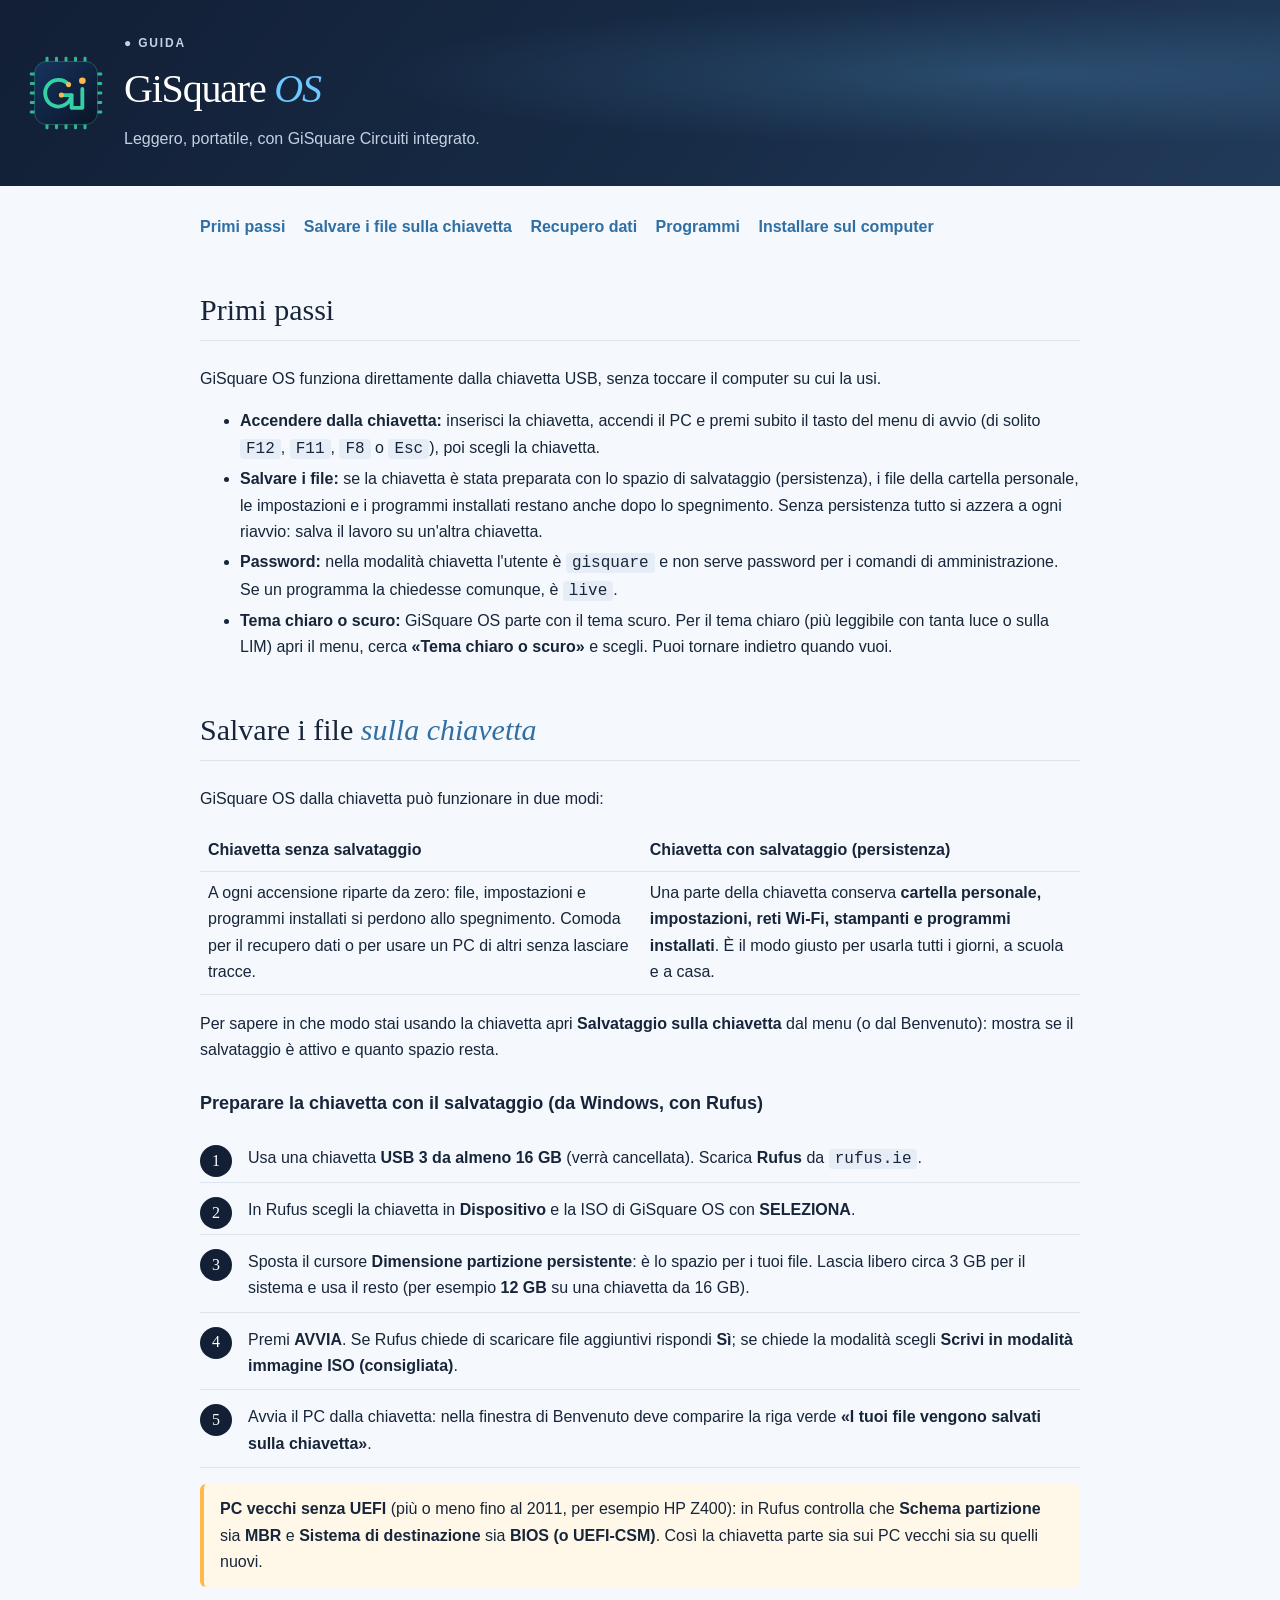
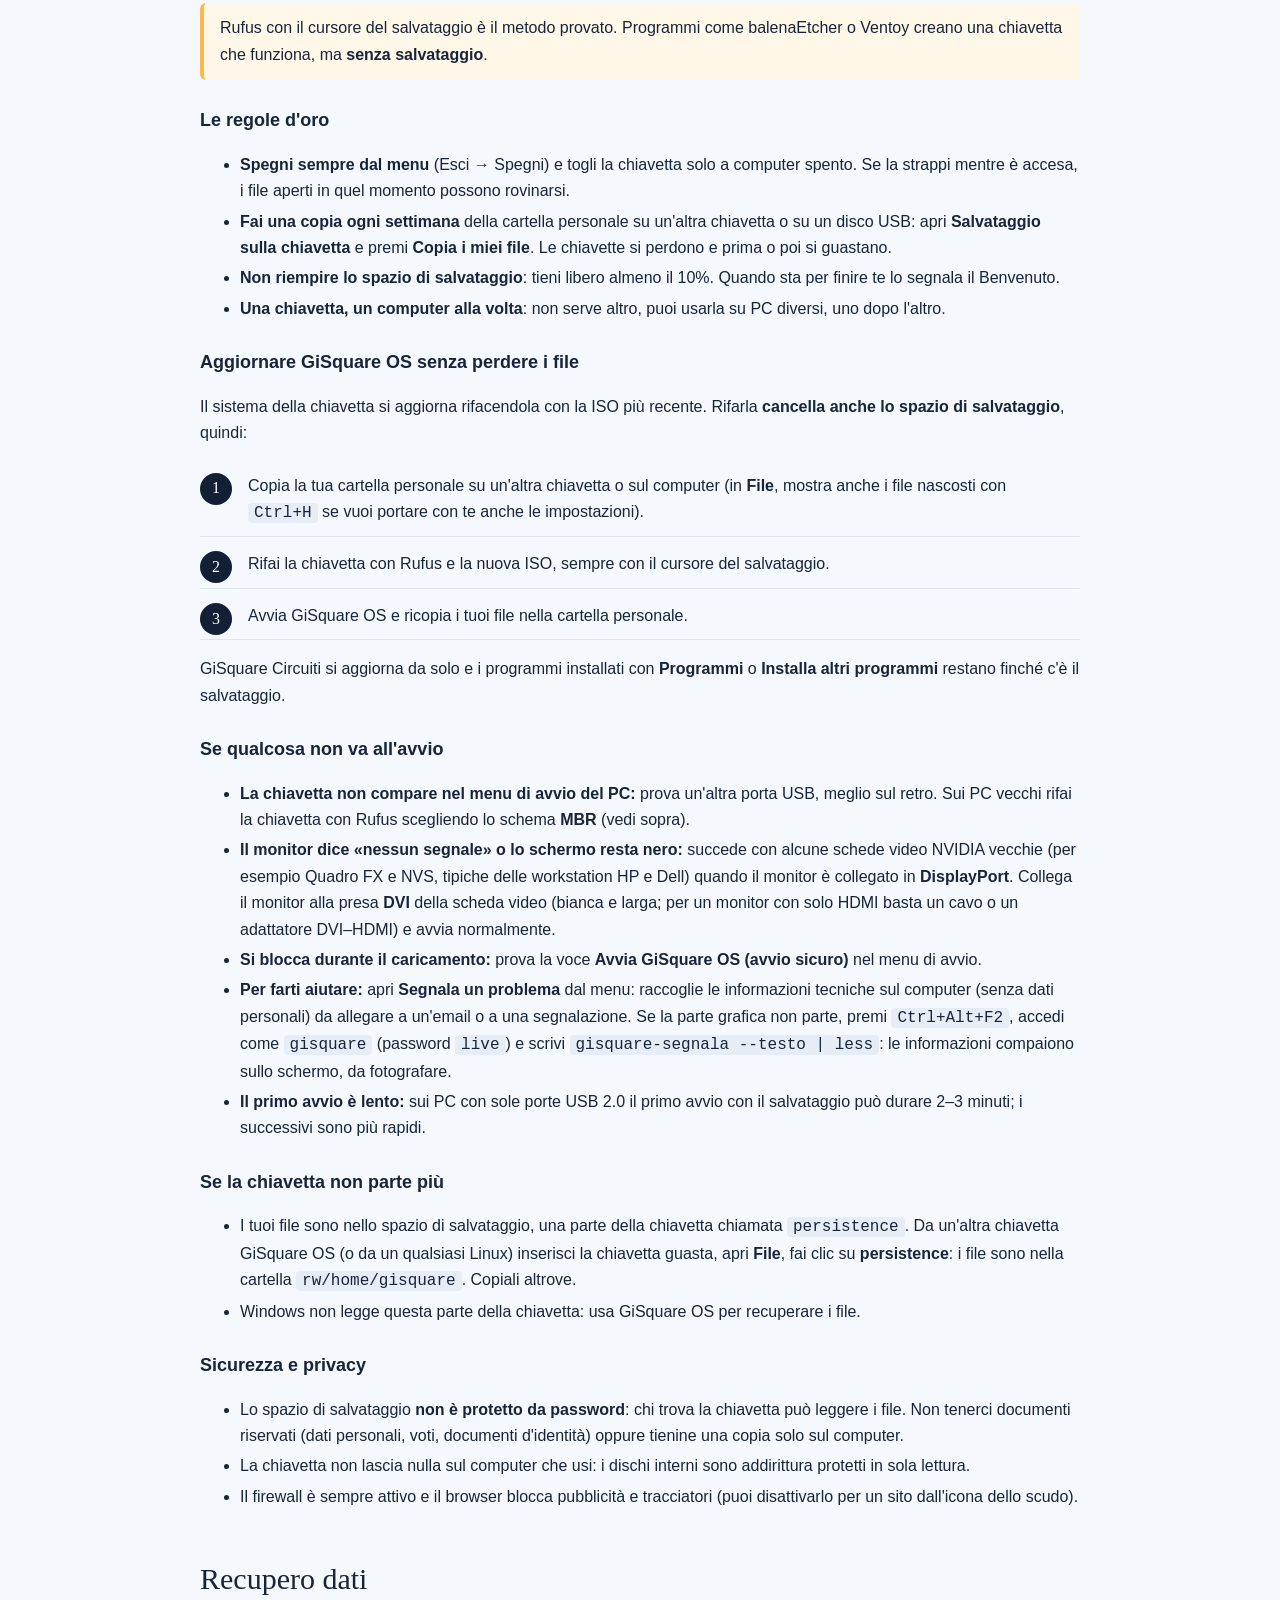
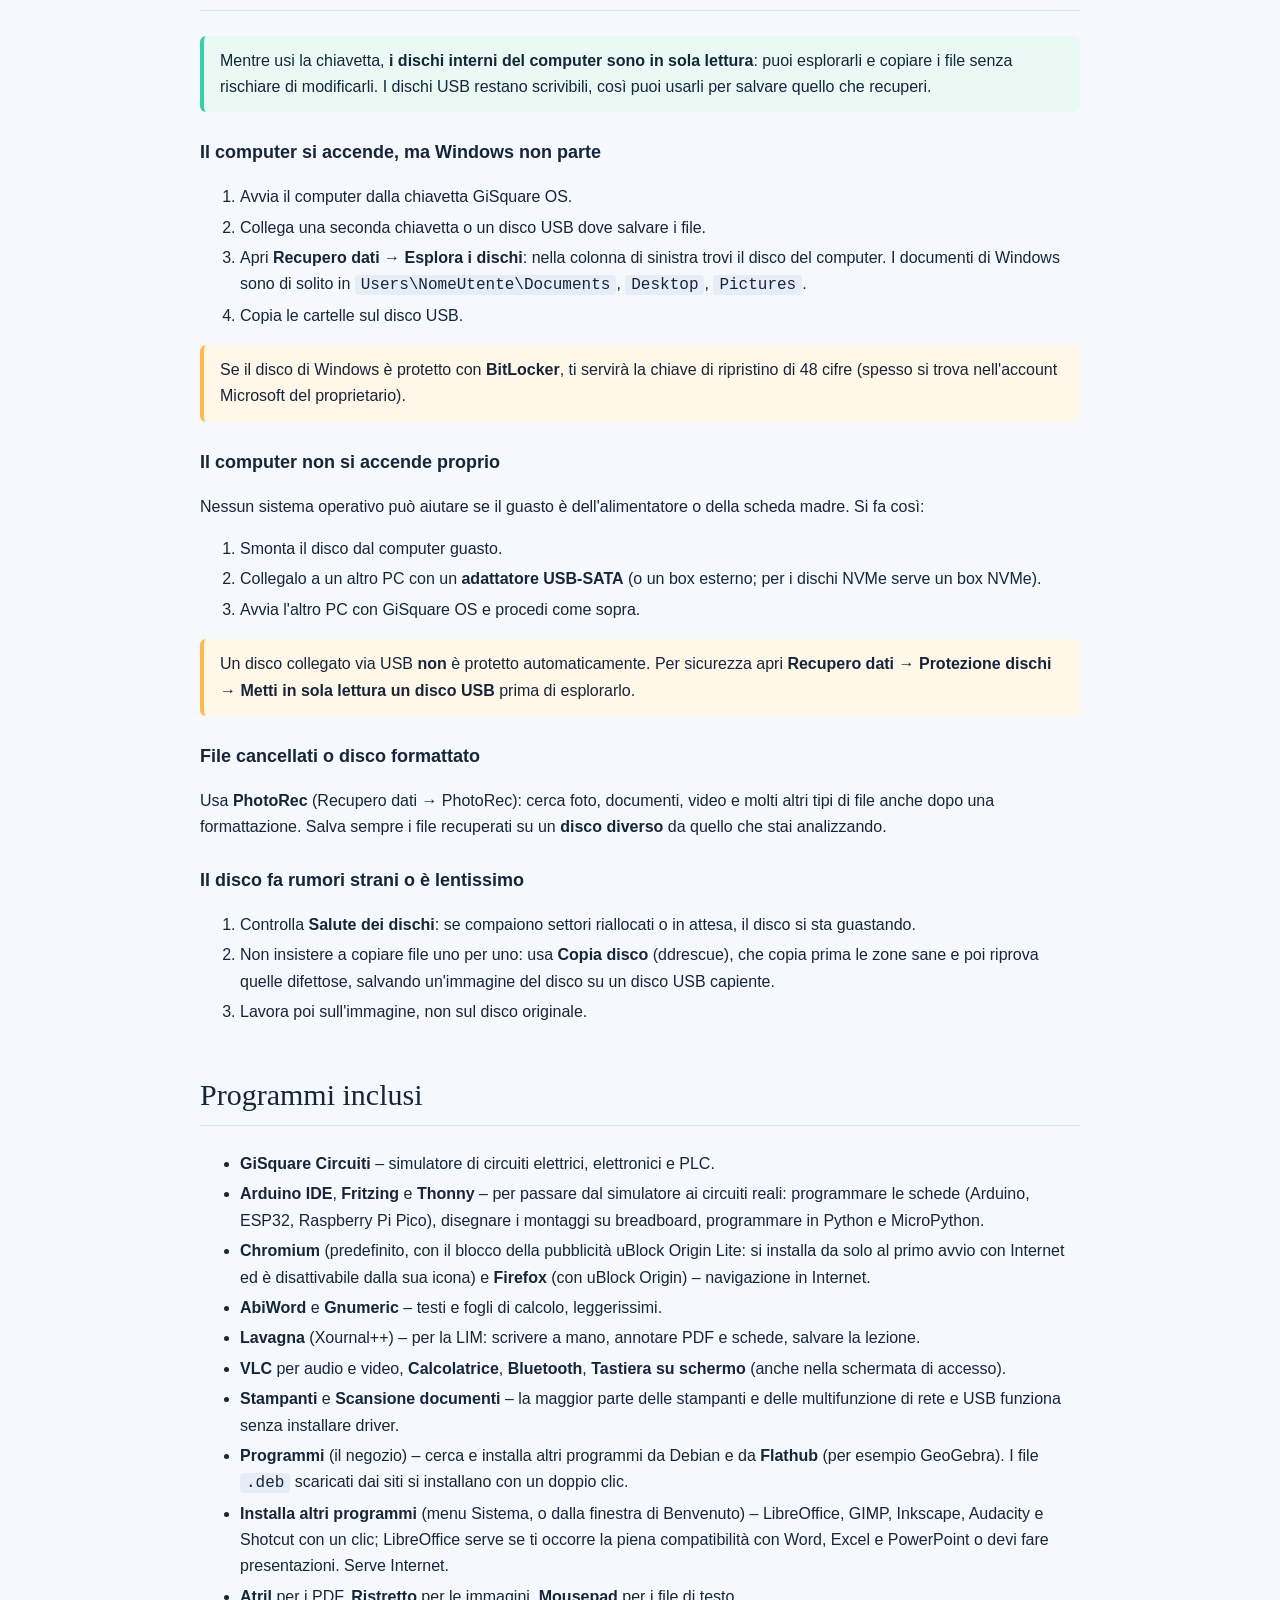
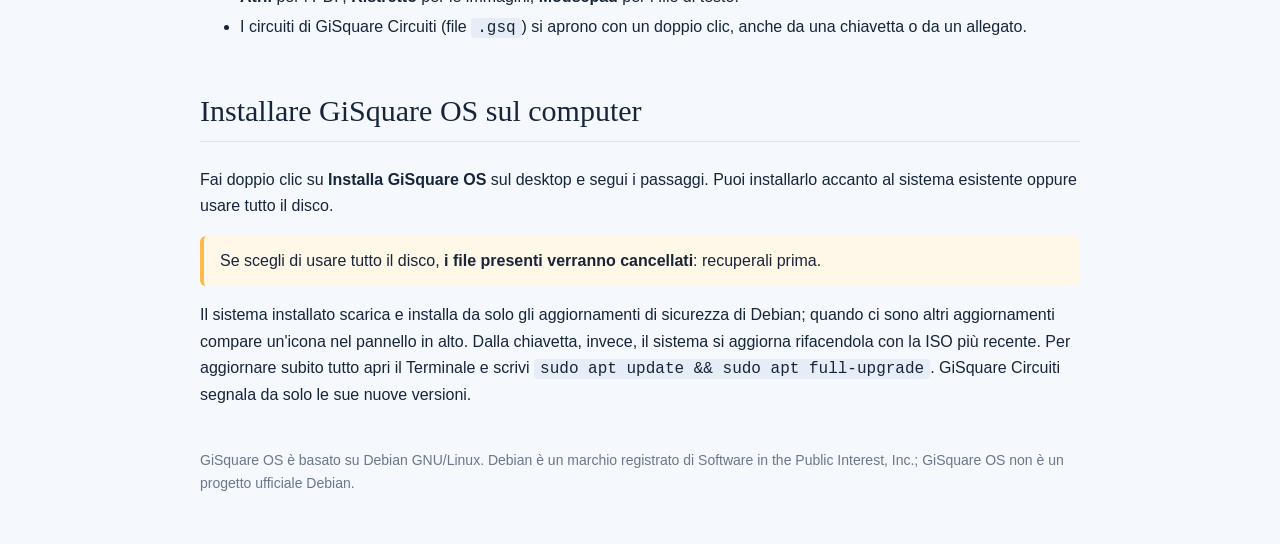
==== commit b2cde072: "Tema chiaro o scuro, logo più grande nel menu - due temi GiSquare (scuro predefinito, chiaro) per pr" ====
--- a/config/includes.chroot/usr/share/gisquare-os/guida.html
+++ b/config/includes.chroot/usr/share/gisquare-os/guida.html
@@ -58,6 +58,8 @@
       Senza persistenza tutto si azzera a ogni riavvio: salva il lavoro su un'altra chiavetta.</li>
   <li><b>Password:</b> nella modalità chiavetta l'utente è <code>gisquare</code> e non serve password per i comandi di amministrazione.
       Se un programma la chiedesse comunque, è <code>live</code>.</li>
+  <li><b>Tema chiaro o scuro:</b> GiSquare OS parte con il tema scuro. Per il tema chiaro (più leggibile con tanta
+      luce o sulla LIM) apri il menu, cerca <b>«Tema chiaro o scuro»</b> e scegli. Puoi tornare indietro quando vuoi.</li>
 </ul>
 
 <h2 id="chiavetta">Salvare i file <em>sulla chiavetta</em></h2>
